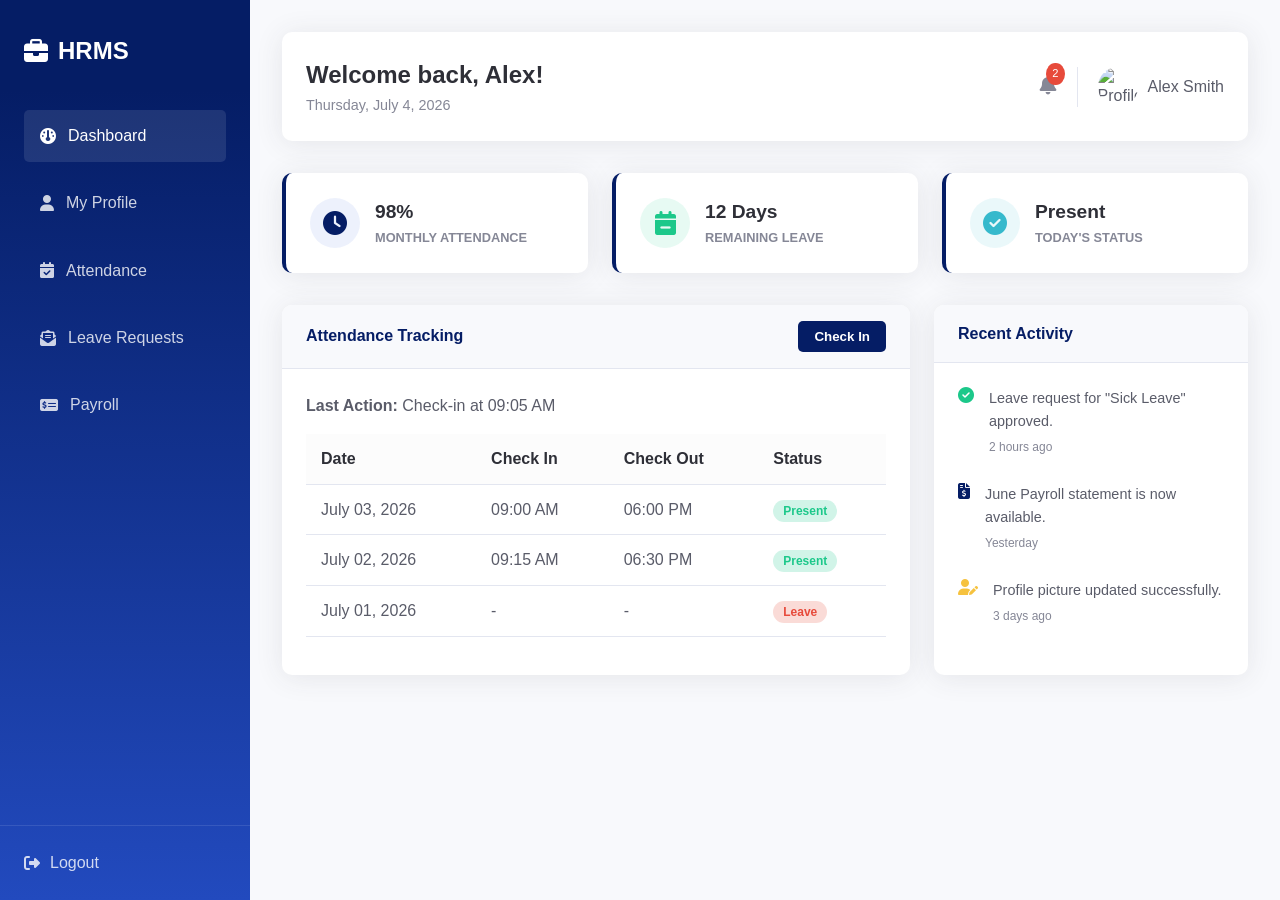
==== employee_dashboard.html @ ba526416 "Changing colour" ====
<!DOCTYPE html>
<html lang="en">
<head>
    <meta charset="UTF-8">
    <meta name="viewport" content="width=device-width, initial-scale=1.0">
    <title>Employee Dashboard - HRMS</title>
    <link rel="stylesheet" href="employee_dashboard.css">
    <!-- Font Awesome for icons -->
    <link rel="stylesheet" href="https://cdnjs.cloudflare.com/ajax/libs/font-awesome/6.4.0/css/all.min.css">
</head>
<body>
    <div class="container">
        <!-- Sidebar -->
        <aside class="sidebar">
            <div class="sidebar-header">
                <i class="fa-solid fa-briefcase"></i>
                <span>HRMS</span>
            </div>
            <nav class="nav-menu">
                <ul>
                    <li class="active"><a href="#dashboard"><i class="fa-solid fa-gauge"></i> Dashboard</a></li>
                    <li><a href="#profile"><i class="fa-solid fa-user"></i> My Profile</a></li>
                    <li><a href="#attendance"><i class="fa-solid fa-calendar-check"></i> Attendance</a></li>
                    <li><a href="#leave"><i class="fa-solid fa-envelope-open-text"></i> Leave Requests</a></li>
                    <li><a href="#payroll"><i class="fa-solid fa-money-check-dollar"></i> Payroll</a></li>
                </ul>
            </nav>
            <div class="sidebar-footer">
                <a href="#" class="logout-btn"><i class="fa-solid fa-right-from-bracket"></i> Logout</a>
            </div>
        </aside>

        <!-- Main Content -->
        <main class="main-content">
            <!-- Header -->
            <header class="header">
                <div class="welcome-text">
                    <h1>Welcome back, Alex!</h1>
                    <p>Thursday, July 4, 2026</p>
                </div>
                <div class="user-profile-top">
                    <div class="notifications">
                        <i class="fa-solid fa-bell"></i>
                        <span class="badge">2</span>
                    </div>
                    <div class="user-info">
                        <img src="https://ui-avatars.com/api/?name=Alex+Smith&background=4e73df&color=fff" alt="Profile Picture">
                        <span>Alex Smith</span>
                    </div>
                </div>
            </header>

            <!-- Dashboard Overview -->
            <section id="dashboard" class="dashboard-section">
                <div class="stats-grid">
                    <div class="stat-card">
                        <div class="stat-icon attendance"><i class="fa-solid fa-clock"></i></div>
                        <div class="stat-details">
                            <h3>98%</h3>
                            <p>Monthly Attendance</p>
                        </div>
                    </div>
                    <div class="stat-card">
                        <div class="stat-icon leave"><i class="fa-solid fa-calendar-minus"></i></div>
                        <div class="stat-details">
                            <h3>12 Days</h3>
                            <p>Remaining Leave</p>
                        </div>
                    </div>
                    <div class="stat-card">
                        <div class="stat-icon status"><i class="fa-solid fa-circle-check"></i></div>
                        <div class="stat-details">
                            <h3>Present</h3>
                            <p>Today's Status</p>
                        </div>
                    </div>
                </div>

                <div class="content-grid">
                    <!-- Attendance Tracking -->
                    <div class="card attendance-tracker">
                        <div class="card-header">
                            <h2>Attendance Tracking</h2>
                            <button class="btn btn-primary">Check In</button>
                        </div>
                        <div class="card-body">
                            <div class="check-actions">
                                <p><strong>Last Action:</strong> Check-in at 09:05 AM</p>
                            </div>
                            <table class="data-table">
                                <thead>
                                    <tr>
                                        <th>Date</th>
                                        <th>Check In</th>
                                        <th>Check Out</th>
                                        <th>Status</th>
                                    </tr>
                                </thead>
                                <tbody>
                                    <tr>
                                        <td>July 03, 2026</td>
                                        <td>09:00 AM</td>
                                        <td>06:00 PM</td>
                                        <td><span class="status-badge present">Present</span></td>
                                    </tr>
                                    <tr>
                                        <td>July 02, 2026</td>
                                        <td>09:15 AM</td>
                                        <td>06:30 PM</td>
                                        <td><span class="status-badge present">Present</span></td>
                                    </tr>
                                    <tr>
                                        <td>July 01, 2026</td>
                                        <td>-</td>
                                        <td>-</td>
                                        <td><span class="status-badge leave">Leave</span></td>
                                    </tr>
                                </tbody>
                            </table>
                        </div>
                    </div>

                    <!-- Recent Activity / Alerts -->
                    <div class="card recent-activity">
                        <div class="card-header">
                            <h2>Recent Activity</h2>
                        </div>
                        <div class="card-body">
                            <ul class="activity-list">
                                <li>
                                    <i class="fa-solid fa-circle-check text-success"></i>
                                    <div>
                                        <p>Leave request for "Sick Leave" approved.</p>
                                        <span>2 hours ago</span>
                                    </div>
                                </li>
                                <li>
                                    <i class="fa-solid fa-file-invoice-dollar text-primary"></i>
                                    <div>
                                        <p>June Payroll statement is now available.</p>
                                        <span>Yesterday</span>
                                    </div>
                                </li>
                                <li>
                                    <i class="fa-solid fa-user-pen text-warning"></i>
                                    <div>
                                        <p>Profile picture updated successfully.</p>
                                        <span>3 days ago</span>
                                    </div>
                                </li>
                            </ul>
                        </div>
                    </div>
                </div>
            </section>

            <!-- Profile Section -->
            <section id="profile" class="section-card">
                <div class="card">
                    <div class="card-header">
                        <h2>My Profile</h2>
                        <button class="btn btn-secondary">Edit Profile</button>
                    </div>
                    <div class="card-body profile-layout">
                        <div class="profile-sidebar">
                            <img src="https://ui-avatars.com/api/?name=Alex+Smith&size=150&background=4e73df&color=fff" alt="Profile" class="profile-img-large">
                            <h3>Alex Smith</h3>
                            <p>Senior Software Engineer</p>
                        </div>
                        <div class="profile-details">
                            <div class="detail-group">
                                <h4>Personal Details</h4>
                                <div class="detail-grid">
                                    <div><label>Employee ID:</label> EMP-2024-001</div>
                                    <div><label>Email:</label> alex.smith@company.com</div>
                                    <div><label>Phone:</label> +1 234 567 890</div>
                                    <div><label>Address:</label> 123 Tech Lane, Silicon Valley, CA</div>
                                </div>
                            </div>
                            <div class="detail-group">
                                <h4>Job Details</h4>
                                <div class="detail-grid">
                                    <div><label>Department:</label> Engineering</div>
                                    <div><label>Role:</label> Senior Developer</div>
                                    <div><label>Joining Date:</label> Jan 15, 2024</div>
                                    <div><label>Manager:</label> Sarah Johnson</div>
                                </div>
                            </div>
                        </div>
                    </div>
                </div>
            </section>

            <!-- Leave Request Section -->
            <section id="leave" class="section-card">
                <div class="content-grid">
                    <div class="card">
                        <div class="card-header">
                            <h2>Apply for Leave</h2>
                        </div>
                        <div class="card-body">
                            <form class="leave-form">
                                <div class="form-group">
                                    <label>Leave Type</label>
                                    <select>
                                        <option>Paid Leave</option>
                                        <option>Sick Leave</option>
                                        <option>Unpaid Leave</option>
                                    </select>
                                </div>
                                <div class="form-row">
                                    <div class="form-group">
                                        <label>Start Date</label>
                                        <input type="date">
                                    </div>
                                    <div class="form-group">
                                        <label>End Date</label>
                                        <input type="date">
                                    </div>
                                </div>
                                <div class="form-group">
                                    <label>Remarks</label>
                                    <textarea rows="3" placeholder="Reason for leave..."></textarea>
                                </div>
                                <button type="submit" class="btn btn-primary">Submit Request</button>
                            </form>
                        </div>
                    </div>
                    <div class="card">
                        <div class="card-header">
                            <h2>Leave Status</h2>
                        </div>
                        <div class="card-body">
                            <table class="data-table">
                                <thead>
                                    <tr>
                                        <th>Type</th>
                                        <th>Dates</th>
                                        <th>Status</th>
                                    </tr>
                                </thead>
                                <tbody>
                                    <tr>
                                        <td>Sick Leave</td>
                                        <td>July 01 - July 01</td>
                                        <td><span class="status-badge present">Approved</span></td>
                                    </tr>
                                    <tr>
                                        <td>Paid Leave</td>
                                        <td>Aug 10 - Aug 15</td>
                                        <td><span class="status-badge pending">Pending</span></td>
                                    </tr>
                                </tbody>
                            </table>
                        </div>
                    </div>
                </div>
            </section>

            <!-- Payroll Section -->
            <section id="payroll" class="section-card">
                <div class="card">
                    <div class="card-header">
                        <h2>Payroll & Salary Structure</h2>
                    </div>
                    <div class="card-body">
                        <div class="payroll-summary">
                            <div class="salary-box">
                                <p>Gross Monthly Salary</p>
                                <h3>$8,500.00</h3>
                            </div>
                            <div class="salary-details-grid">
                                <div class="salary-item"><span>Basic Pay:</span> <span>$5,000.00</span></div>
                                <div class="salary-item"><span>HRA:</span> <span>$2,000.00</span></div>
                                <div class="salary-item"><span>Allowances:</span> <span>$1,500.00</span></div>
                                <div class="salary-item total"><span>Net Salary:</span> <span>$7,800.00</span></div>
                            </div>
                        </div>
                        <div class="document-section">
                            <h4>Recent Payslips</h4>
                            <ul class="doc-list">
                                <li><i class="fa-solid fa-file-pdf"></i> June_2026_Payslip.pdf <a href="#">Download</a></li>
                                <li><i class="fa-solid fa-file-pdf"></i> May_2026_Payslip.pdf <a href="#">Download</a></li>
                            </ul>
                        </div>
                    </div>
                </div>
            </section>
        </main>
    </div>

    <script src="employee_dashboard.js"></script>
</body>
</html>
---- employee_dashboard.css ----
/* General Styles */
:root {
    --primary-color: #051d65;
    --secondary-color: #858796;
    --success-color: #1cc88a;
    --info-color: #36b9cc;
    --warning-color: #f6c23e;
    --danger-color: #e74a3b;
    --dark-color: #5a5c69;
    --light-bg: #f8f9fc;
    --sidebar-width: 250px;
    --white: #ffffff;
    --border-color: #e3e6f0;
    --text-main: #5a5c69;
    --text-heading: #2e2f37;
}

* {
    margin: 0;
    padding: 0;
    box-sizing: border-box;
    font-family: 'Segoe UI', Tahoma, Geneva, Verdana, sans-serif;
}

body {
    background-color: var(--light-bg);
    color: var(--text-main);
    line-height: 1.6;
}

.container {
    display: flex;
    min-height: 100vh;
}

/* Sidebar */
.sidebar {
    width: var(--sidebar-width);
    background: linear-gradient(180deg, var(--primary-color) 10%, #224abe 100%);
    color: var(--white);
    display: flex;
    flex-direction: column;
    position: fixed;
    height: 100vh;
}

.sidebar-header {
    padding: 2rem 1.5rem;
    font-size: 1.5rem;
    font-weight: 700;
    display: flex;
    align-items: center;
    gap: 10px;
}

.nav-menu {
    flex-grow: 1;
}

.nav-menu ul {
    list-style: none;
}

.nav-menu li {
    padding: 0.5rem 1.5rem;
}

.nav-menu li a {
    color: rgba(255, 255, 255, 0.8);
    text-decoration: none;
    display: flex;
    align-items: center;
    gap: 12px;
    padding: 0.8rem 1rem;
    border-radius: 5px;
    transition: all 0.3s ease;
}

.nav-menu li.active a, .nav-menu li a:hover {
    color: var(--white);
    background-color: rgba(255, 255, 255, 0.1);
}

.sidebar-footer {
    padding: 1.5rem;
    border-top: 1px solid rgba(255, 255, 255, 0.1);
}

.logout-btn {
    color: rgba(255, 255, 255, 0.8);
    text-decoration: none;
    display: flex;
    align-items: center;
    gap: 10px;
}

/* Main Content */
.main-content {
    margin-left: var(--sidebar-width);
    flex-grow: 1;
    padding: 2rem;
}

/* Header */
.header {
    display: flex;
    justify-content: space-between;
    align-items: center;
    margin-bottom: 2rem;
    background: var(--white);
    padding: 1.5rem;
    border-radius: 10px;
    box-shadow: 0 0.15rem 1.75rem 0 rgba(58, 59, 69, 0.1);
}

.welcome-text h1 {
    font-size: 1.5rem;
    color: var(--text-heading);
}

.welcome-text p {
    color: var(--secondary-color);
    font-size: 0.9rem;
}

.user-profile-top {
    display: flex;
    align-items: center;
    gap: 20px;
}

.notifications {
    position: relative;
    cursor: pointer;
    font-size: 1.2rem;
    color: var(--secondary-color);
}

.badge {
    position: absolute;
    top: -8px;
    right: -8px;
    background-color: var(--danger-color);
    color: white;
    font-size: 0.7rem;
    padding: 2px 6px;
    border-radius: 50%;
}

.user-info {
    display: flex;
    align-items: center;
    gap: 10px;
    border-left: 1px solid var(--border-color);
    padding-left: 20px;
}

.user-info img {
    width: 40px;
    height: 40px;
    border-radius: 50%;
}

/* Stats Grid */
.stats-grid {
    display: grid;
    grid-template-columns: repeat(auto-fit, minmax(240px, 1fr));
    gap: 1.5rem;
    margin-bottom: 2rem;
}

.stat-card {
    background: var(--white);
    padding: 1.5rem;
    border-radius: 10px;
    display: flex;
    align-items: center;
    gap: 15px;
    box-shadow: 0 0.15rem 1.75rem 0 rgba(58, 59, 69, 0.1);
    border-left: 4px solid var(--primary-color);
}

.stat-icon {
    width: 50px;
    height: 50px;
    border-radius: 50%;
    display: flex;
    align-items: center;
    justify-content: center;
    font-size: 1.5rem;
}

.stat-icon.attendance { background-color: rgba(78, 115, 223, 0.1); color: var(--primary-color); }
.stat-icon.leave { background-color: rgba(28, 200, 138, 0.1); color: var(--success-color); }
.stat-icon.status { background-color: rgba(54, 185, 204, 0.1); color: var(--info-color); }

.stat-details h3 {
    font-size: 1.2rem;
    color: var(--text-heading);
}

.stat-details p {
    font-size: 0.8rem;
    text-transform: uppercase;
    font-weight: 700;
    color: var(--secondary-color);
}

/* Content Grid */
.content-grid {
    display: grid;
    grid-template-columns: 2fr 1fr;
    gap: 1.5rem;
    margin-bottom: 2rem;
}

.card {
    background: var(--white);
    border-radius: 10px;
    box-shadow: 0 0.15rem 1.75rem 0 rgba(58, 59, 69, 0.1);
    overflow: hidden;
}

.card-header {
    padding: 1rem 1.5rem;
    background-color: #f8f9fc;
    border-bottom: 1px solid var(--border-color);
    display: flex;
    justify-content: space-between;
    align-items: center;
}

.card-header h2 {
    font-size: 1rem;
    color: var(--primary-color);
    font-weight: 700;
}

.card-body {
    padding: 1.5rem;
}

/* Tables */
.data-table {
    width: 100%;
    border-collapse: collapse;
    margin-top: 1rem;
}

.data-table th, .data-table td {
    padding: 12px 15px;
    text-align: left;
    border-bottom: 1px solid var(--border-color);
}

.data-table th {
    font-weight: 700;
    color: var(--text-heading);
    background-color: #fcfcfc;
}

.status-badge {
    padding: 4px 10px;
    border-radius: 20px;
    font-size: 0.75rem;
    font-weight: 700;
}

.status-badge.present { background-color: rgba(28, 200, 138, 0.2); color: var(--success-color); }
.status-badge.leave { background-color: rgba(231, 74, 59, 0.2); color: var(--danger-color); }
.status-badge.pending { background-color: rgba(246, 194, 62, 0.2); color: var(--warning-color); }

/* Activity List */
.activity-list {
    list-style: none;
}

.activity-list li {
    display: flex;
    gap: 15px;
    margin-bottom: 1.5rem;
}

.activity-list li div p {
    font-size: 0.9rem;
    color: var(--text-main);
}

.activity-list li div span {
    font-size: 0.75rem;
    color: var(--secondary-color);
}

.text-success { color: var(--success-color); }
.text-primary { color: var(--primary-color); }
.text-warning { color: var(--warning-color); }

/* Buttons */
.btn {
    padding: 8px 16px;
    border-radius: 5px;
    border: none;
    cursor: pointer;
    font-weight: 600;
    transition: background 0.3s;
}

.btn-primary { background-color: var(--primary-color); color: white; }
.btn-primary:hover { background-color: #2e59d9; }
.btn-secondary { background-color: var(--secondary-color); color: white; }

/* Profile Layout */
.profile-layout {
    display: flex;
    gap: 40px;
}

.profile-sidebar {
    text-align: center;
    width: 200px;
}

.profile-img-large {
    width: 150px;
    height: 150px;
    border-radius: 50%;
    margin-bottom: 1rem;
    border: 5px solid var(--border-color);
}

.profile-details {
    flex-grow: 1;
}

.detail-group {
    margin-bottom: 2rem;
}

.detail-group h4 {
    border-bottom: 2px solid var(--primary-color);
    display: inline-block;
    margin-bottom: 1rem;
    padding-bottom: 5px;
}

.detail-grid {
    display: grid;
    grid-template-columns: 1fr 1fr;
    gap: 15px;
}

.detail-grid label {
    font-weight: 700;
    margin-right: 5px;
}

/* Forms */
.form-group {
    margin-bottom: 1rem;
}

.form-group label {
    display: block;
    margin-bottom: 5px;
    font-weight: 600;
}

.form-group input, .form-group select, .form-group textarea {
    width: 100%;
    padding: 10px;
    border: 1px solid var(--border-color);
    border-radius: 5px;
}

.form-row {
    display: grid;
    grid-template-columns: 1fr 1fr;
    gap: 15px;
}

/* Payroll */
.payroll-summary {
    display: flex;
    justify-content: space-between;
    align-items: center;
    background-color: #f8f9fc;
    padding: 2rem;
    border-radius: 10px;
    margin-bottom: 2rem;
}

.salary-box h3 {
    font-size: 2.5rem;
    color: var(--primary-color);
}

.salary-details-grid {
    width: 300px;
}

.salary-item {
    display: flex;
    justify-content: space-between;
    padding: 5px 0;
}

.salary-item.total {
    border-top: 1px solid var(--border-color);
    margin-top: 10px;
    padding-top: 10px;
    font-weight: 700;
    color: var(--text-heading);
}

.doc-list {
    list-style: none;
    margin-top: 1rem;
}

.doc-list li {
    display: flex;
    justify-content: space-between;
    padding: 10px;
    background: #fcfcfc;
    border: 1px solid var(--border-color);
    margin-bottom: 5px;
    border-radius: 5px;
}

/* Section visibility */
section {
    display: none;
}

section:target {
    display: block;
}

/* Default view */
#dashboard {
    display: block;
}

/* Responsive */
@media (max-width: 992px) {
    .content-grid, .detail-grid, .form-row {
        grid-template-columns: 1fr;
    }
    .profile-layout {
        flex-direction: column;
        align-items: center;
    }
    .payroll-summary {
        flex-direction: column;
        text-align: center;
        gap: 20px;
    }
}
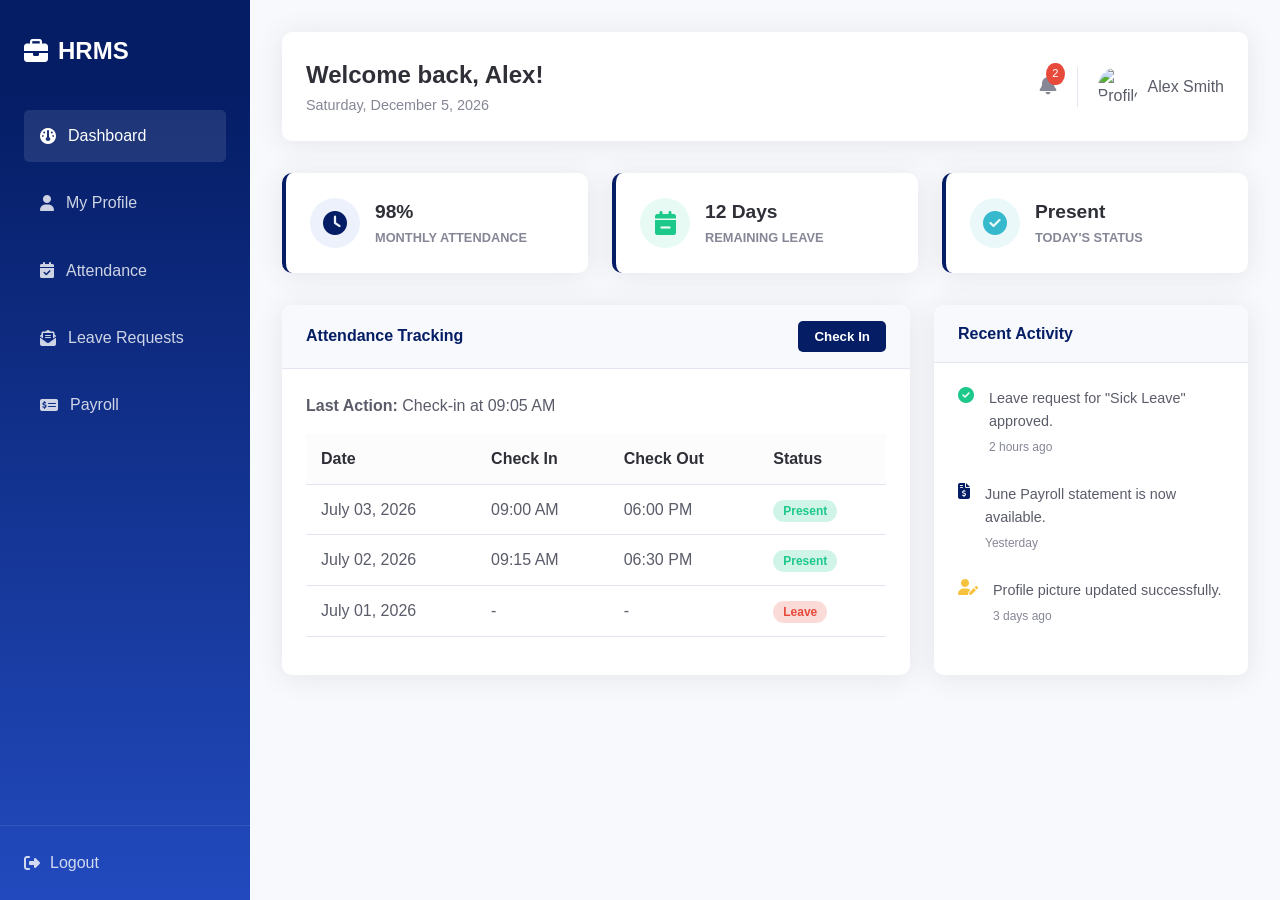
==== commit 14662cb5: "Adding dashboard" ====
--- a/employee_dashboard.html
+++ b/employee_dashboard.html
@@ -119,6 +119,7 @@
                             </table>
                         </div>
                     </div>
+                    
 
                     <!-- Recent Activity / Alerts -->
                     <div class="card recent-activity">
@@ -153,6 +154,50 @@
                     </div>
                 </div>
             </section>
+            <!-- Attendance Section -->
+<section id="attendance" class="section-card">
+    <div class="card">
+        <div class="card-header">
+            <h2>Attendance Details</h2>
+        </div>
+
+        <div class="card-body">
+            <table class="data-table">
+                <thead>
+                    <tr>
+                        <th>Date</th>
+                        <th>Check In</th>
+                        <th>Check Out</th>
+                        <th>Status</th>
+                    </tr>
+                </thead>
+
+                <tbody>
+                    <tr>
+                        <td>July 03, 2026</td>
+                        <td>09:00 AM</td>
+                        <td>06:00 PM</td>
+                        <td><span class="status-badge present">Present</span></td>
+                    </tr>
+
+                    <tr>
+                        <td>July 02, 2026</td>
+                        <td>09:15 AM</td>
+                        <td>06:30 PM</td>
+                        <td><span class="status-badge present">Present</span></td>
+                    </tr>
+
+                    <tr>
+                        <td>July 01, 2026</td>
+                        <td>-</td>
+                        <td>-</td>
+                        <td><span class="status-badge leave">Leave</span></td>
+                    </tr>
+                </tbody>
+            </table>
+        </div>
+    </div>
+</section>
 
             <!-- Profile Section -->
             <section id="profile" class="section-card">
